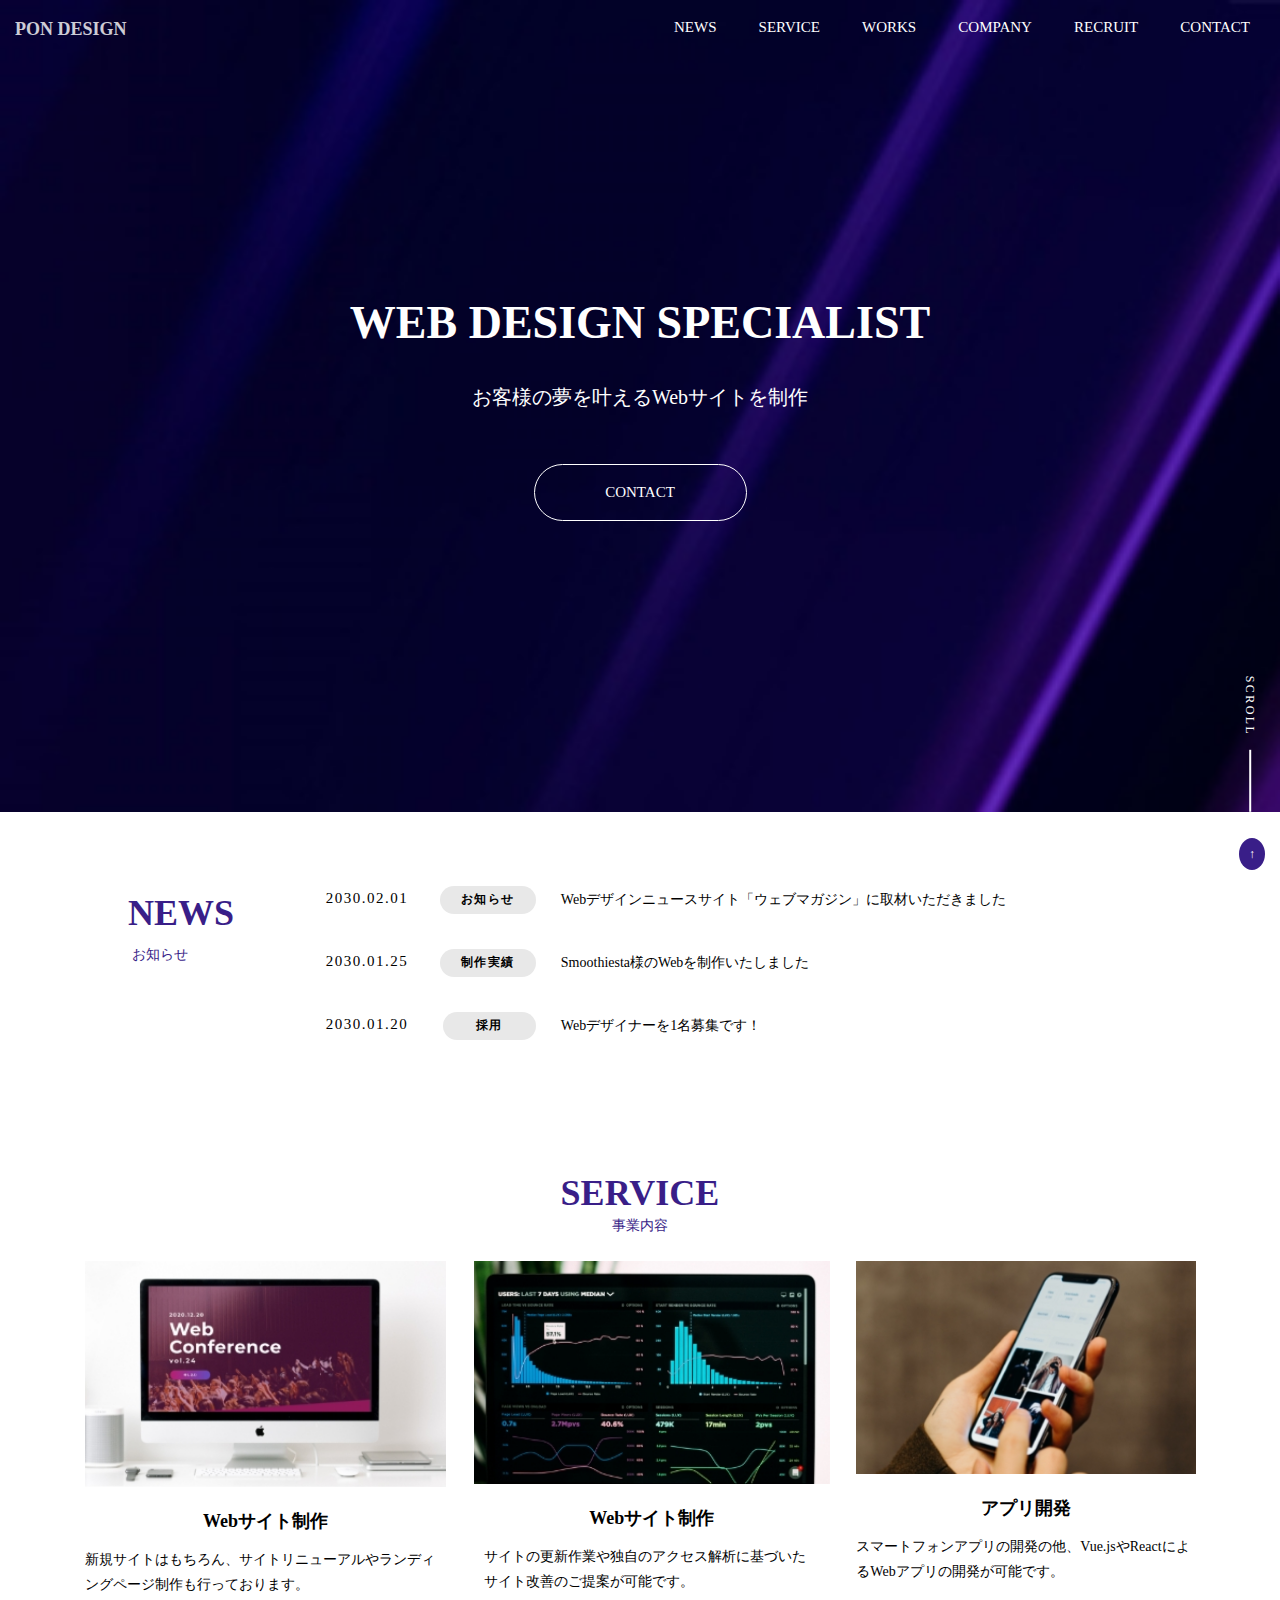
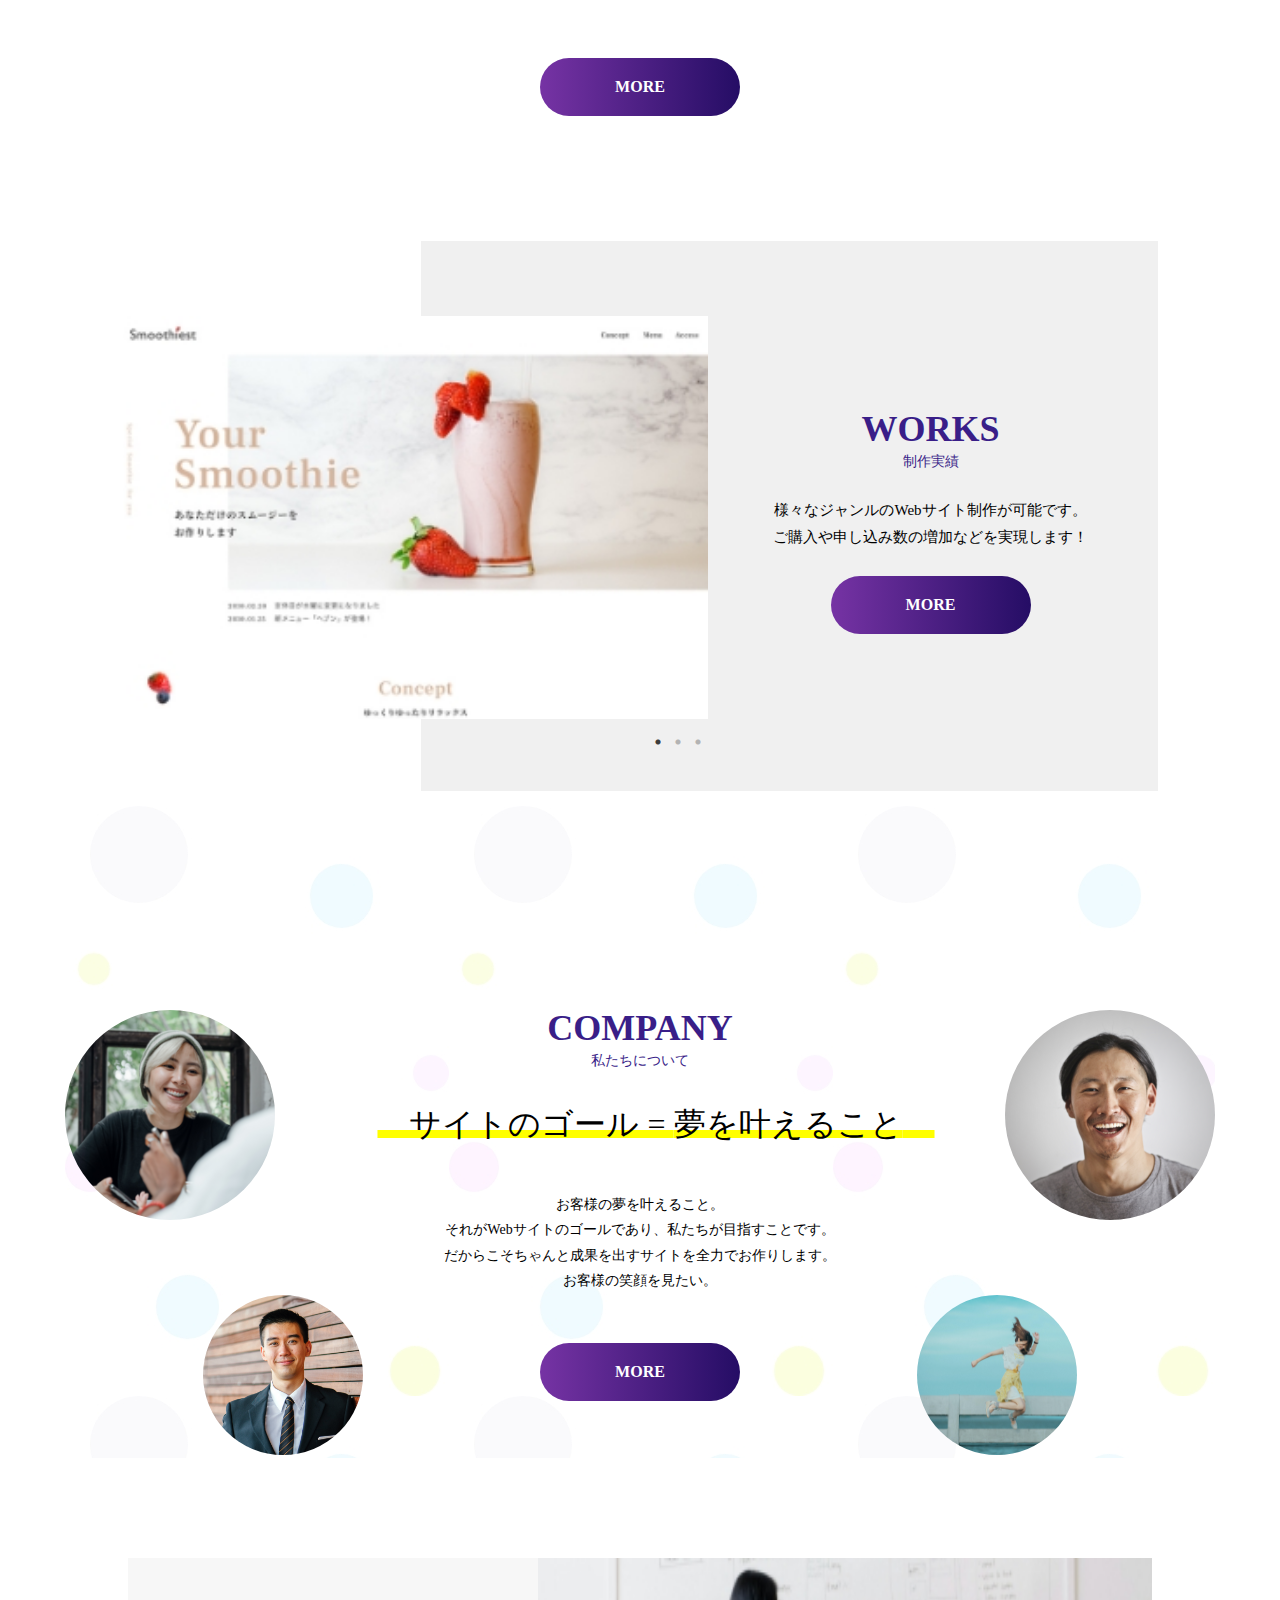
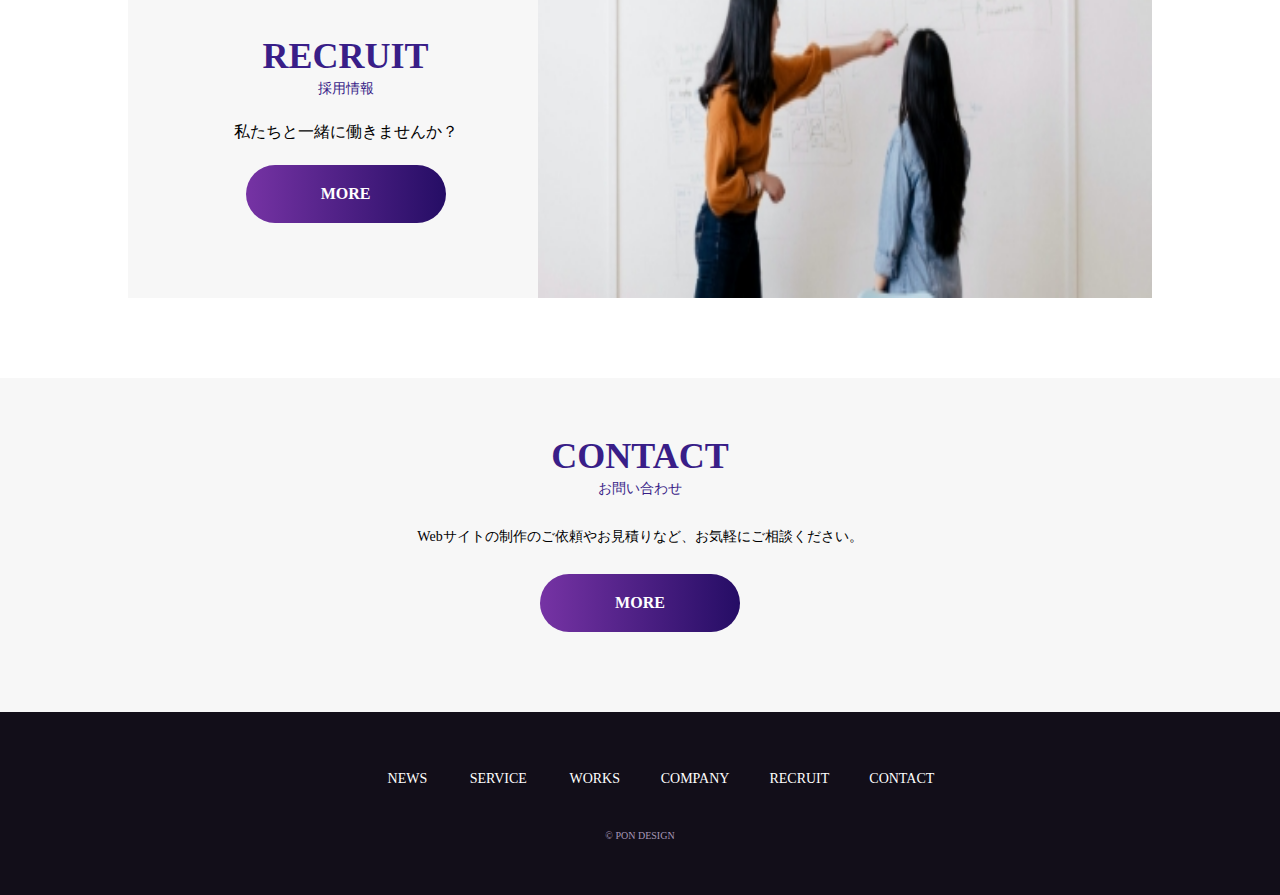
==== top/index.html @ 1206ccd6 "Add files via upload" ====
<!DOCTYPE html>
<html lang="ja">
<head>
    <script src="https://ajax.googleapis.com/ajax/libs/jquery/2.1.4/jquery.min.js"></script>
    <meta charset="UTF-8">
    <meta name="viewport" content="width=device-width, initial-scale=1.0">
    <title>PON DESIGN</title>
    <link rel="stylesheet" href="/top/slick.css">
    <link rel="stylesheet" href="/top/slick-theme.css">
    <link rel="stylesheet" href="/top/stylesheet.css">
    <style>
        /* http://meyerweb.com/eric/tools/css/reset/ 
v2.0 | 20110126
License: none (public domain)
*/

html, body, div, span, applet, object, iframe,
h1, h2, h3, h4, h5, h6, p, blockquote, pre,
a, abbr, acronym, address, big, cite, code,
del, dfn, em, img, ins, kbd, q, s, samp,
small, strike, strong, sub, sup, tt, var,
b, u, i, center,
dl, dt, dd, ol, ul, li,
fieldset, form, label, legend,
table, caption, tbody, tfoot, thead, tr, th, td,
article, aside, canvas, details, embed, 
figure, figcaption, footer, header, hgroup, 
menu, nav, output, ruby, section, summary,
time, mark, audio, video {
    margin: 0;
    padding: 0;
    border: 0;
    font-size: 100%;
    font: inherit;
    vertical-align: baseline;
}
/* HTML5 display-role reset for older browsers */
article, aside, details, figcaption, figure, 
footer, header, hgroup, menu, nav, section {
    display: block;
}
body {
    line-height: 1;
}
ol, ul {
    list-style: none;
}
blockquote, q {
    quotes: none;
}
blockquote:before, blockquote:after,
q:before, q:after {
    content: '';
    content: none;
}
table {
    border-collapse: collapse;
    border-spacing: 0;
}
    </style>
</head>
<body>
    <!-- ヘッダー -->
    <div class="header">
        <img src="/images/SP-TOP/backimg-menu.png" alt="" class="header-img-active">
        <a href="/top/index.html" class="header-top">PON DESIGN</a>
        <!-- ハンバーガーメニュー -->
        <header class="header-menu">
            <!-- ハンバーガーメニュー部分 -->
            <div class="drawer">
              <!-- ハンバーガーメニューの表示・非表示を切り替えるチェックボックス -->
              <input type="checkbox" id="drawer-check" class="drawer-hidden" >
          
              <!-- ハンバーガーアイコン -->
              <label for="drawer-check" class="drawer-open"><span></span></label>
          
              <!-- メニュー(SP) -->
              <nav class="drawer-content">
                <ul class="drawer-list">
                  <li class="drawer-item">
                    <a href="/news/news.html">NEWS</a>
                  </li>
                  <li class="drawer-item">
                    <a href="/service/service.html">SERVICE</a>
                  </li>
                  <li class="drawer-item">
                    <a href="/works/works.html">WORKS</a>
                  </li>
                  <li class="drawer-item">
                    <a href="/company/company.html">COMPANY</a>
                  </li>
                  <li class="drawer-item">
                    <a href="/recruit/recruit.html">RECRUIT</a>
                  </li>
                  <li class="drawer-item">
                    <a href="/contact/contact.html">CONTACT</a>
                  </li>
                </ul>
              </nav>
            </div>
        </header>
    
        <!-- メニュー(PC) -->
        <header class="header-nav">
            <nav>
                <ul class="nav-list">
                    <li class="nav-item">
                    <a href="/news/news.html">NEWS</a>
                    </li>
                    <li class="nav-item">
                    <a href="/service/service.html">SERVICE</a>
                    </li>
                    <li class="nav-item">
                    <a href="/works/works.html">WORKS</a>
                    </li>
                    <li class="nav-item">
                    <a href="/company/company.html">COMPANY</a>
                    </li>
                    <li class="nav-item">
                    <a href="/recruit/recruit.html">RECRUIT</a>
                    </li>
                    <li class="nav-item">
                    <a href="/contact/contact.html">CONTACT</a>
                    </li>
                </ul>
            </nav>
        </header>

        <!-- トップセクション -->
        <div class="title">
                <h1 class="title-tx">WEB DESIGN SPECIALIST</h1>
                <p class="title-lead">お客様の夢を叶えるWebサイトを制作</p>
            <div class="btn-contact">
                <a href="/contact/contact.html">CONTACT</a>
            </div>
            <div class="scroll">
                SCROLL
                <div class="border">
                    <!-- borderの擬似要素 -->
                </div>
            </div>
        </div>
    </div>

    <!-- NEWS -->
    <div class="news-section">
        <div class="news-container1">
            <div class="heading">
                <h2 class="heading-title">NEWS</h2>
                <p class="heading-lead">お知らせ</p>
            </div>
        </div>
        
        <div class="news-container2">
            <dl class="item-list">
                <dt class="item-time"><time>2030.02.01</time>
                    <p class="item-deta">お知らせ</p>
                </dt>
                <dd class="item-note">Webデザインニュースサイト「ウェブマガジン」に取材いただきました</dd>
            </dl>
            <dl class="item-list">
                <dt class="item-time"><time>2030.01.25</time>
                    <p class="item-deta">制作実績</p>
                </dt>
                <dd class="item-note">Smoothiesta様のWebを制作いたしました</dd>
            </dl>
            <dl class="item-list">
                <dt class="item-time"><time>2030.01.20</time>
                    <p class="item-deta"><span>採用</span></p>
                </dt>
                <dd class="item-note">Webデザイナーを1名募集です！</dd>
            </dl>
        </div>
        </div>


    <!-- SERVICE -->
    <div class="service-section">
        <div class="service-container1">
            <div class="heading">
                <h2 class="heading-title">SERVICE</h2>
                <p class="heading-lead">事業内容</p>
            </div>
        </div>
        <div class="service-container2">
            <div class="service-section">
                <img src="/images/SP-TOP/service1@2x.jpg" alt="" class="service1">
                <h3 class="heading-tx">Webサイト制作</h3>
                <p>新規サイトはもちろん、サイトリニューアルやランディングページ制作も行っております。</p>
            </div>
            <div class="service-section">
                <img src="/images/SP-TOP/service2@2x.jpg" alt="" class="service2">
                <h3 class="heading-tx">Webサイト制作</h3>
                <p>サイトの更新作業や独自のアクセス解析に基づいたサイト改善のご提案が可能です。</p>
            </div>
            <div class="service-section">
                <img src="/images/SP-TOP/service3@2x.jpg" alt="" class="service3">
                <h3 class="heading-tx">アプリ開発</h3>
                <p>スマートフォンアプリの開発の他、Vue.jsやReactによるWebアプリの開発が可能です。</p>
            </div>
        </div>
        <a href="/service/service.html" class="service-more">MORE</a>
    </div>

    <!-- スライダー -->
    <div class="works-section">
        <div class="works-container1">
            <ul class="slider">
                <li><img src="/images/SP-TOP/smoothiesta@2x.jpg" alt="" class="img-slide"></li>
                <li><img src="/images/SP-TOP/smoothiesta@2x.jpg" alt="" class="img-slide"></li>
                <li><img src="/images/SP-TOP/smoothiesta@2x.jpg" alt="" class="img-slide"></li>
            </ul>    
        </div>

        <!-- WORKS -->
        <div class="works-container2">
            <div class="heading">
                <h2 class="heading-title">WORKS</h2>
                <p class="heading-lead">制作実績</p>
                <p class="heading-note">様々なジャンルのWebサイト制作が可能です。<br>ご購入や申し込み数の増加などを実現します！</p>
                <a href="/works/works.html" class="works-more">MORE</a>
            </div>
        </div>
    </div>

    <!-- COMPANY -->
    <div class="company-section">
        <div class="company-container1">
            <div class="company-img">
                <img class="company-img1" src="/images/PC-TOP/pexels-ketut-subiyanto-4350225@2x.png" alt="">
            </div>
                <img class="company-img2" src="/images/PC-TOP/pexels-mentatdgt-937481@2x.png" alt="">
        </div>
        <div class="company-container2">
            <div class="heading">
                    <h2 class="heading-title">COMPANY</h2>
                    <p class="heading-lead">私たちについて</p>

                <div class="catch-copy">
                　サイトのゴール = <span class="br-sp">　</span><span class="br-sp"><br></span><span class="br-sp">　</span>夢を叶えること　
                </div>

                <p class="heading-note">
                    お客様の夢を叶えること。<span class="br"><br></span>
                    それがWebサイトのゴールであり、<span class="br-sp"><br></span>私たちが目指すことです。<span class="br"><br></span>
                    だからこそちゃんと成果を出すサイトを<span class="br-sp"><br></span>全力でお作りします。<span class="br"><br></span>
                    お客様の笑顔を見たい。<span class="br"><br></span>
                    <span class="br-sp">夢を実現する手助けをさせてください。</span>
                </p>
                <a href="/company/company.html" class="company-more">MORE</a>
            </div>
        </div>
        <div class="company-container3">
            <div class="company-img">
                <img class="company-img3" src="/images/PC-TOP/pexels-andrea-piacquadio-3761521@2x.png" alt="">
            </div>
            <img class="company-img4" src="/images/PC-TOP/pexels-quang-anh-ha-nguyen-884977@2x.png" alt="">
        </div>
    </div>


    <!-- RECRUIT -->
    <div class="recruit-section">
        <img src="/images/SP-TOP/you-x-ventures-X8H8vPcelPk-unsplash@2x.jpg" alt="" class="img">
        <div class="heading">
            <h2 class="heading-title">RECRUIT</h2>
            <p class="heading-lead">採用情報</p>
            <p class="heading-note">私たちと一緒に働きませんか？</p>
            <a href="/recruit/recruit.html" class="recruit-more">MORE</a>
        </div>
    </div>

    <!-- CONTACT -->
    <div class="contact-section">
        <div class="heading">
            <h2 class="heading-title">CONTACT</h2>
            <p class="heading-lead">お問い合わせ</p>
            <p class="heading-note">Webサイトの制作のご依頼やお見積りなど、<span class="br-sp"><br></span>お気軽にご相談ください。</p>
            <a href="/contact/contact.html" class="contact-more">MORE</a>
        </div>
    </div>
    
    <footer class="footer">
        <div class="footer-section">
            <ul class="footer-list1">
                <li class="footer-item"><span class="br-sp">HOME</span></li>
                <li class="footer-item">NEWS</li>
                <li class="footer-item">SERVICE</li>
                <li class="footer-item">WORKS</li>
            </ul>
            <ul class="footer-list2">
                <li class="footer-item">COMPANY</li>
                <li class="footer-item">RECRUIT</li>
                <li class="footer-item">CONTACT</li>
            </ul>
        </div>

        <small>© PON DESIGN</small>
    </footer>

    <p class="pagetop"><a href="#wrap">↑</a></p>

    <script src="/top/script.js"></script>
    <script src="https://ajax.googleapis.com/ajax/libs/jquery/3.3.1/jquery.min.js"></script>
    <script src="/top/slick.min.js"></script>
</body>
</html>
---- top/stylesheet.css ----
@charset "UTF-8";
.header-nav {
  display: none;
}

.header {
  background-image: url("/images/SP-TOP/hero@2x.jpg");
  background-size: cover;
  height: 812px;
}

.header .header-top {
  color: white;
  display: block;
  width: 130px;
  font-size: 18px;
  font-weight: bold;
  padding: 20px 0 0 15px;
  text-decoration: none;
}

.header .header-top:hover {
  opacity: 0.8;
}

.header .header-active {
  display: none;
}

.header .header-img-active {
  display: none;
}

.header .header-menu {
  display: -webkit-box;
  display: -ms-flexbox;
  display: flex;
  -webkit-box-pack: justify;
      -ms-flex-pack: justify;
          justify-content: space-between;
  -webkit-box-align: center;
      -ms-flex-align: center;
          align-items: center;
  padding: 0 20px;
  background: #fff;
}

.header .drawer {
  /* ハンバーガーアイコンの設置スペース */
  /* ハンバーガーメニューのアイコン */
  /* 三本線のうち一番上の棒の位置調整 */
  /* 三本線のうち一番下の棒の位置調整 */
  /* アイコンがクリックされたら真ん中の線を透明にする */
  /* アイコンがクリックされたらアイコンが×印になように上下の線を回転 */
  /* メニューのデザイン*/
  /* アイコンがクリックされたらメニューを表示 */
}

.header .drawer .drawer-hidden {
  display: none;
}

.header .drawer .drawer-open {
  display: -webkit-box;
  display: -ms-flexbox;
  display: flex;
  height: 60px;
  width: 60px;
  -webkit-box-pack: center;
      -ms-flex-pack: center;
          justify-content: center;
  -webkit-box-align: center;
      -ms-flex-align: center;
          align-items: center;
  position: absolute;
  top: 0px;
  right: 20px;
  z-index: 100;
  /* 重なり順を一番上に */
  cursor: pointer;
}

.header .drawer .drawer-open span,
.header .drawer .drawer-open span:before,
.header .drawer .drawer-open span:after {
  content: '';
  display: block;
  height: 2px;
  width: 30px;
  border-radius: 3px;
  background: white;
  -webkit-transition: 0.5s;
  transition: 0.5s;
  position: absolute;
}

@media (min-width: 1025px) {
  .header .drawer .drawer-content {
    display: none;
  }
  .header .drawer .drawer-open {
    display: none;
  }
}

.header .drawer .drawer-open span:before {
  bottom: 8px;
}

.header .drawer .drawer-open span:after {
  top: 8px;
}

.header .drawer #drawer-check:checked ~ .drawer-open span {
  background: rgba(255, 255, 255, 0);
}

.header .drawer #drawer-check:checked ~ .drawer-open span::before {
  bottom: 0;
  -webkit-transform: rotate(45deg);
          transform: rotate(45deg);
}

.header .drawer #drawer-check:checked ~ .drawer-open span::after {
  top: 0;
  -webkit-transform: rotate(-45deg);
          transform: rotate(-45deg);
}

.header .drawer .drawer-content {
  width: 72.47%;
  position: fixed;
  top: 0;
  left: 100%;
  /* メニューを画面の外に飛ばす */
  z-index: 99;
  -webkit-transition: .5s;
  transition: .5s;
  height: 812px;
  background-image: url(/images/SP-TOP/backimg-menu@2x.png);
  background-size: 120%;
}

.header .drawer .drawer-content .drawer-list {
  width: 100%;
  position: absolute;
  top: 30%;
  line-height: 2.5em;
  text-align: center;
}

.header .drawer .drawer-content .drawer-item:hover {
  text-decoration: underline;
}

.header .drawer .drawer-content a {
  text-decoration: none;
  color: white;
  font-weight: bold;
  font-size: 14px;
}

.header .drawer #drawer-check:checked ~ .drawer-content {
  left: 0;
  /* メニューを画面に入れる */
}

.title {
  max-width: 290px;
  width: 80%;
  height: 600px;
  margin: 0 auto;
}

.title .title-tx {
  font-size: 46px;
  color: white;
  line-height: 1.5em;
  font-weight: bold;
  padding: 175px 0 20px 0;
}

.title .title-lead {
  font-size: 16px;
  line-height: 2em;
  margin-bottom: 47px;
  max-width: 150px;
  color: white;
}

.title .btn-contact {
  max-width: 71px;
  color: white;
  font-size: 15px;
  border: solid 1px white;
  border-radius: 2em;
  padding: 20px 70px;
}

.title .btn-contact a {
  text-decoration: none;
  color: white;
}

.title .btn-contact:hover {
  opacity: 0.8;
}

.title .scroll {
  font-size: 12px;
  color: white;
  position: absolute;
  top: 700px;
  right: 0;
  -webkit-transform: rotate(90deg);
          transform: rotate(90deg);
  letter-spacing: 0.2em;
}

.title .border {
  width: 60px;
  border: solid 1px white;
  position: absolute;
  top: 5px;
  bottom: 30px;
  left: 74px;
}

.heading {
  text-align: center;
}

.heading .heading-title {
  font-size: 30px;
  color: #391E88;
  padding-top: 40px;
  font-weight: bold;
}

.heading .heading-lead {
  color: #391E88;
  font-size: 13px;
  margin: 8px 0 28px 0;
}

.item-list {
  width: 90%;
  margin: 0 auto;
  padding-bottom: 35px;
}

.item-list .item-time {
  width: 210px;
  display: -webkit-box;
  display: -ms-flexbox;
  display: flex;
  -webkit-box-pack: justify;
      -ms-flex-pack: justify;
          justify-content: space-between;
  font-size: 15px;
  letter-spacing: 1.5px;
}

.item-list .item-time span {
  padding: 0 12px;
}

.item-list .item-deta {
  font-size: 11px;
  background-color: #E8E8E8;
  padding: 4px 21px;
  border-radius: 10em;
}

.item-list .item-note {
  font-size: 14px;
  line-height: 2em;
}

.service-section {
  text-align: center;
}

.service-section .service-container2 .service1, .service-section .service-container2 .service2, .service-section .service-container2 .service3 {
  width: 90%;
}

.service-section .service-container2 .heading-tx {
  font-size: 18px;
  font-weight: bold;
  margin: 15px 0 10px 0;
}

.service-section .service-container2 p {
  margin: 0 auto;
  width: 90%;
  font-size: 14px;
  text-align: start;
  line-height: 1.5em;
  padding-bottom: 60px;
}

.service-section .service-more {
  display: none;
}

.slider {
  padding-top: 60px;
  margin: 0 auto;
  z-index: 50;
}

.slider .img-slide {
  width: 90%;
  margin: 0 auto;
  position: relative;
}

.slider .slick-dots {
  position: absolute;
  right: -38%;
}

.slider li {
  margin: 0;
}

.slider .slick-prev, .slider .slick-prev:before, .slider .slick-next:before {
  display: none;
}

.works-container2 {
  background-color: #F0F0F0;
  height: 430px;
  position: relative;
  top: -130px;
  margin-bottom: -130px;
}

.works-container2 .heading {
  padding-top: 116px;
}

.works-container2 .heading-note {
  font-size: 14px;
  line-height: 1.8em;
}

.works-container2 .works-more {
  text-decoration: none;
  color: white;
  background: -webkit-gradient(linear, left top, right top, from(#7633A4), to(#250D65));
  background: linear-gradient(to right, #7633A4, #250D65);
  padding: 21px 75px;
  border-radius: 10em;
  font-weight: bold;
  display: block;
  width: 50px;
  margin: 25px auto;
}

.works-container2 .works-more:hover {
  opacity: 0.9;
}

.works-container2 .works-more:active {
  position: relative;
  top: 3px;
}

.company-section {
  background-image: url(/images/SP-TOP/cirlcles@2x.jpg);
}

.company-section .company-container1 {
  display: none;
}

.company-section .company-container3 {
  display: none;
}

.company-section .heading-title {
  margin-top: 40px;
}

.company-section .catch-copy {
  font-size: 32px;
  line-height: 1.8em;
  -webkit-text-decoration: underline 8px;
          text-decoration: underline 8px;
  text-underline-offset: -5px;
  -webkit-text-decoration-color: yellow;
          text-decoration-color: yellow;
}

.company-section .heading-note {
  margin: 39px auto 0 auto;
  font-size: 14px;
  line-height: 1.8em;
  max-width: 265px;
}

.company-section .company-more {
  text-decoration: none;
  color: white;
  background: -webkit-gradient(linear, left top, right top, from(#7633A4), to(#250D65));
  background: linear-gradient(to right, #7633A4, #250D65);
  padding: 21px 75px;
  border-radius: 10em;
  font-weight: bold;
  display: block;
  width: 50px;
  margin: 25px auto;
}

.company-section .company-more:hover {
  opacity: 0.9;
}

.company-section .company-more:active {
  position: relative;
  top: 3px;
}

.recruit-section {
  background-color: #F7F7F7;
  margin: 100px 0 80px 0;
  padding-bottom: 50px;
}

.recruit-section .img {
  width: 100%;
}

.recruit-section .heading-title {
  padding-top: 60px;
}

.recruit-section .recruit-more {
  text-decoration: none;
  color: white;
  background: -webkit-gradient(linear, left top, right top, from(#7633A4), to(#250D65));
  background: linear-gradient(to right, #7633A4, #250D65);
  padding: 21px 75px;
  border-radius: 10em;
  font-weight: bold;
  display: block;
  width: 50px;
  margin: 25px auto;
}

.recruit-section .recruit-more:hover {
  opacity: 0.9;
}

.recruit-section .recruit-more:active {
  position: relative;
  top: 3px;
}

.contact-section {
  background-color: #F7F7F7;
  height: 334px;
}

.contact-section .heading-title {
  padding-top: 60px;
}

.contact-section .heading-note {
  font-size: 14px;
  line-height: 1.8em;
}

.contact-section .contact-more {
  text-decoration: none;
  color: white;
  background: -webkit-gradient(linear, left top, right top, from(#7633A4), to(#250D65));
  background: linear-gradient(to right, #7633A4, #250D65);
  padding: 21px 75px;
  border-radius: 10em;
  font-weight: bold;
  display: block;
  width: 50px;
  margin: 25px auto;
}

.contact-section .contact-more:hover {
  opacity: 0.9;
}

.contact-section .contact-more:active {
  position: relative;
  top: 3px;
}

.footer {
  background-color: #120E19;
  height: 183px;
  text-align: center;
}

.footer .footer-list1 {
  font-size: 12px;
  color: white;
  display: -webkit-box;
  display: -ms-flexbox;
  display: flex;
  -webkit-box-pack: justify;
      -ms-flex-pack: justify;
          justify-content: space-between;
  width: 80%;
  margin: 0 auto;
  padding: 60px 0 20px 0;
}

.footer .footer-item:hover {
  text-decoration: underline;
}

.footer .footer-list2 {
  font-size: 12px;
  color: white;
  display: -webkit-box;
  display: -ms-flexbox;
  display: flex;
  -webkit-box-pack: justify;
      -ms-flex-pack: justify;
          justify-content: space-between;
  width: 80%;
  margin: 0 auto;
  padding-bottom: 40px;
}

.footer small {
  color: #A798B7;
  font-size: 10px;
}

@media (min-width: 1150px) {
  .header-nav {
    display: block;
  }
  .header-nav .nav-list {
    width: 45%;
    display: -webkit-box;
    display: -ms-flexbox;
    display: flex;
    -webkit-box-pack: justify;
        -ms-flex-pack: justify;
            justify-content: space-between;
    position: absolute;
    font-size: 15px;
    top: 20px;
    right: 30px;
  }
  .header-nav .nav-item:hover {
    border-bottom: 1px solid white;
    padding-bottom: 5px;
  }
  .header-nav a {
    text-decoration: none;
    color: white;
  }
  .title {
    max-width: 952px;
    text-align: center;
  }
  .title .title-tx {
    padding-top: 250px;
  }
  .title .title-lead {
    max-width: 400px;
    margin: 0 auto 47px auto;
    font-size: 20px;
  }
  .btn-contact {
    margin: 0 auto;
  }
}

@media (min-width: 1150px) {
  .news-section {
    display: -webkit-box;
    display: -ms-flexbox;
    display: flex;
    max-width: 1150px;
    width: 80%;
    margin: 0 auto;
    padding-top: 74px;
  }
  .news-section .news-container1 .heading h2 {
    font-size: 36px;
  }
  .news-section .news-container1 .heading p {
    font-size: 14px;
  }
  .news-section .news-container2 {
    width: 90%;
  }
  .news-section .item-time {
    line-height: 1.6em;
    margin-right: 5px;
  }
  .news-section .item-list {
    display: -webkit-box;
    display: -ms-flexbox;
    display: flex;
    margin-right: 0;
  }
  .news-section .item-deta {
    font-size: 12px;
    font-weight: bold;
    line-height: 1.5em;
  }
  .news-section .item-note {
    margin-left: 20px;
  }
  .news-section .heading-title {
    padding-top: 0;
    line-height: 1.5em;
  }
  .news-section .heading-lead {
    text-align: start;
    margin-left: 4px;
  }
}

@media (min-width: 1150px) {
  .service-section {
    max-width: 1150px;
    margin: 0 auto;
  }
  .service-section .service-container1 .heading .heading-title {
    padding-top: 100px;
    font-size: 36px;
  }
  .service-section .service-container1 .heading .heading-lead {
    font-size: 14px;
  }
  .service-section .service-container2 {
    display: -webkit-box;
    display: -ms-flexbox;
    display: flex;
  }
  .service-section .service-container2 .service-section p {
    line-height: 1.8em;
  }
  .service-section .service-container2 .service2 {
    width: 356px;
    height: 223px;
  }
  .service-section .service-container2 .heading-tx {
    margin: 22px 0 17px 0;
  }
  .service-section .service-more {
    display: block;
    text-decoration: none;
    color: white;
    background: -webkit-gradient(linear, left top, right top, from(#7633A4), to(#250D65));
    background: linear-gradient(to right, #7633A4, #250D65);
    padding: 21px 75px;
    border-radius: 10em;
    font-weight: bold;
    display: block;
    width: 50px;
    margin: 25px auto;
    margin-top: 0;
  }
  .service-section .service-more:hover {
    opacity: 0.9;
  }
  .service-section .service-more:active {
    position: relative;
    top: 3px;
  }
}

@media (min-width: 1150px) {
  .works-section {
    display: -webkit-box;
    display: -ms-flexbox;
    display: flex;
    max-width: 1035px;
    width: 90%;
    height: 550px;
    margin: 140px auto 0 auto;
    position: relative;
  }
  .works-section .works-container1 {
    width: 100%;
  }
  .works-section .slider {
    max-width: 650px;
    max-height: 410px;
    width: 100%;
    float: left;
  }
  .works-section .slider .img-slide {
    margin: 0;
  }
  .works-section .slider .slick-dots {
    position: relative;
    top: 10px;
    left: 230px;
  }
  .works-section .works-container2 {
    max-width: 737px;
    max-height: 550px;
    width: 100%;
    height: 100%;
    position: absolute;
    top: -15px;
    right: 0;
  }
  .works-section .works-container2 .heading {
    width: 320px;
    padding: 130px 0 0 350px;
  }
  .works-section .works-container2 .heading-title {
    font-size: 36px;
  }
  .works-section .works-container2 .heading-lead {
    font-size: 14px;
  }
  .works-section .works-container2 .heading-note {
    font-size: 15px;
  }
}

@media (min-width: 1150px) {
  .company-section {
    max-width: 1150px;
    display: -webkit-box;
    display: -ms-flexbox;
    display: flex;
    padding-top: 204px;
    margin: 0 auto;
  }
  .company-section .company-container1 {
    display: block;
    width: 300px;
    margin: 0 auto;
    line-height: 10em;
  }
  .company-section .company-img2, .company-section .company-img3 {
    float: right;
  }
  .company-section .company-container2 .catch-copy .br-sp {
    display: none;
  }
  .company-section .company-container2 .heading-note {
    max-width: 400px;
    margin-bottom: 50px;
  }
  .company-section .company-container2 .heading-note .br-sp {
    display: none;
  }
  .company-section .company-container3 {
    display: block;
    margin: 0 auto;
    width: 300px;
  }
  .company-section .company-img3 {
    margin-bottom: 75px;
  }
  .company-section .heading-title {
    margin-top: 0;
    padding-top: 0;
    font-size: 36px;
  }
  .company-section .heading-lead {
    font-size: 14px;
  }
}

@media (min-width: 1150px) {
  .recruit-section {
    max-width: 1150px;
    width: 80%;
    height: 340px;
    margin: 100px auto 80px auto;
    display: -webkit-box;
    display: -ms-flexbox;
    display: flex;
    -webkit-box-orient: horizontal;
    -webkit-box-direction: reverse;
        -ms-flex-direction: row-reverse;
            flex-direction: row-reverse;
    padding-bottom: 0;
  }
  .recruit-section .img {
    width: 60%;
  }
  .recruit-section .heading {
    padding: 20px 80px 0 0;
  }
  .recruit-section .heading .heading-title {
    font-size: 36px;
  }
  .recruit-section .heading .heading-lead {
    font-size: 14px;
  }
}

@media (min-width: 1150px) {
  .contact-section .br-sp {
    display: none;
  }
  .contact-section .heading-title {
    font-size: 36px;
  }
  .contact-section .heading-lead {
    font-size: 14px;
  }
}

@media (min-width: 1150px) {
  .footer-section {
    display: -webkit-box;
    display: -ms-flexbox;
    display: flex;
  }
  .footer-section .footer-list1 {
    font-size: 14px;
    width: 315px;
    margin-right: 0;
  }
  .footer-section .footer-list1 .br-sp {
    display: none;
  }
  .footer-section .footer-list1 .footer-item {
    margin: 0 20px;
  }
  .footer-section .footer-list2 {
    font-size: 14px;
    width: 315px;
    -webkit-box-pack: center;
        -ms-flex-pack: center;
            justify-content: center;
    padding-top: 60px;
    margin-left: 0;
  }
  .footer-section .footer-list2 .footer-item {
    margin: 0 20px;
  }
}

.pagetop a {
  display: none;
}

@media (min-width: 1150px) {
  .pagetop {
    position: fixed;
    bottom: 30px;
    right: 15px;
  }
  .pagetop a {
    display: block;
    background-color: #391E88;
    text-align: center;
    color: white;
    font-size: 12px;
    text-decoration: none;
    padding: 10px 10px;
    border-radius: 50%;
    font-weight: bold;
  }
  .pagetop a:hover {
    opacity: 0.8;
  }
}
/*# sourceMappingURL=stylesheet.css.map */
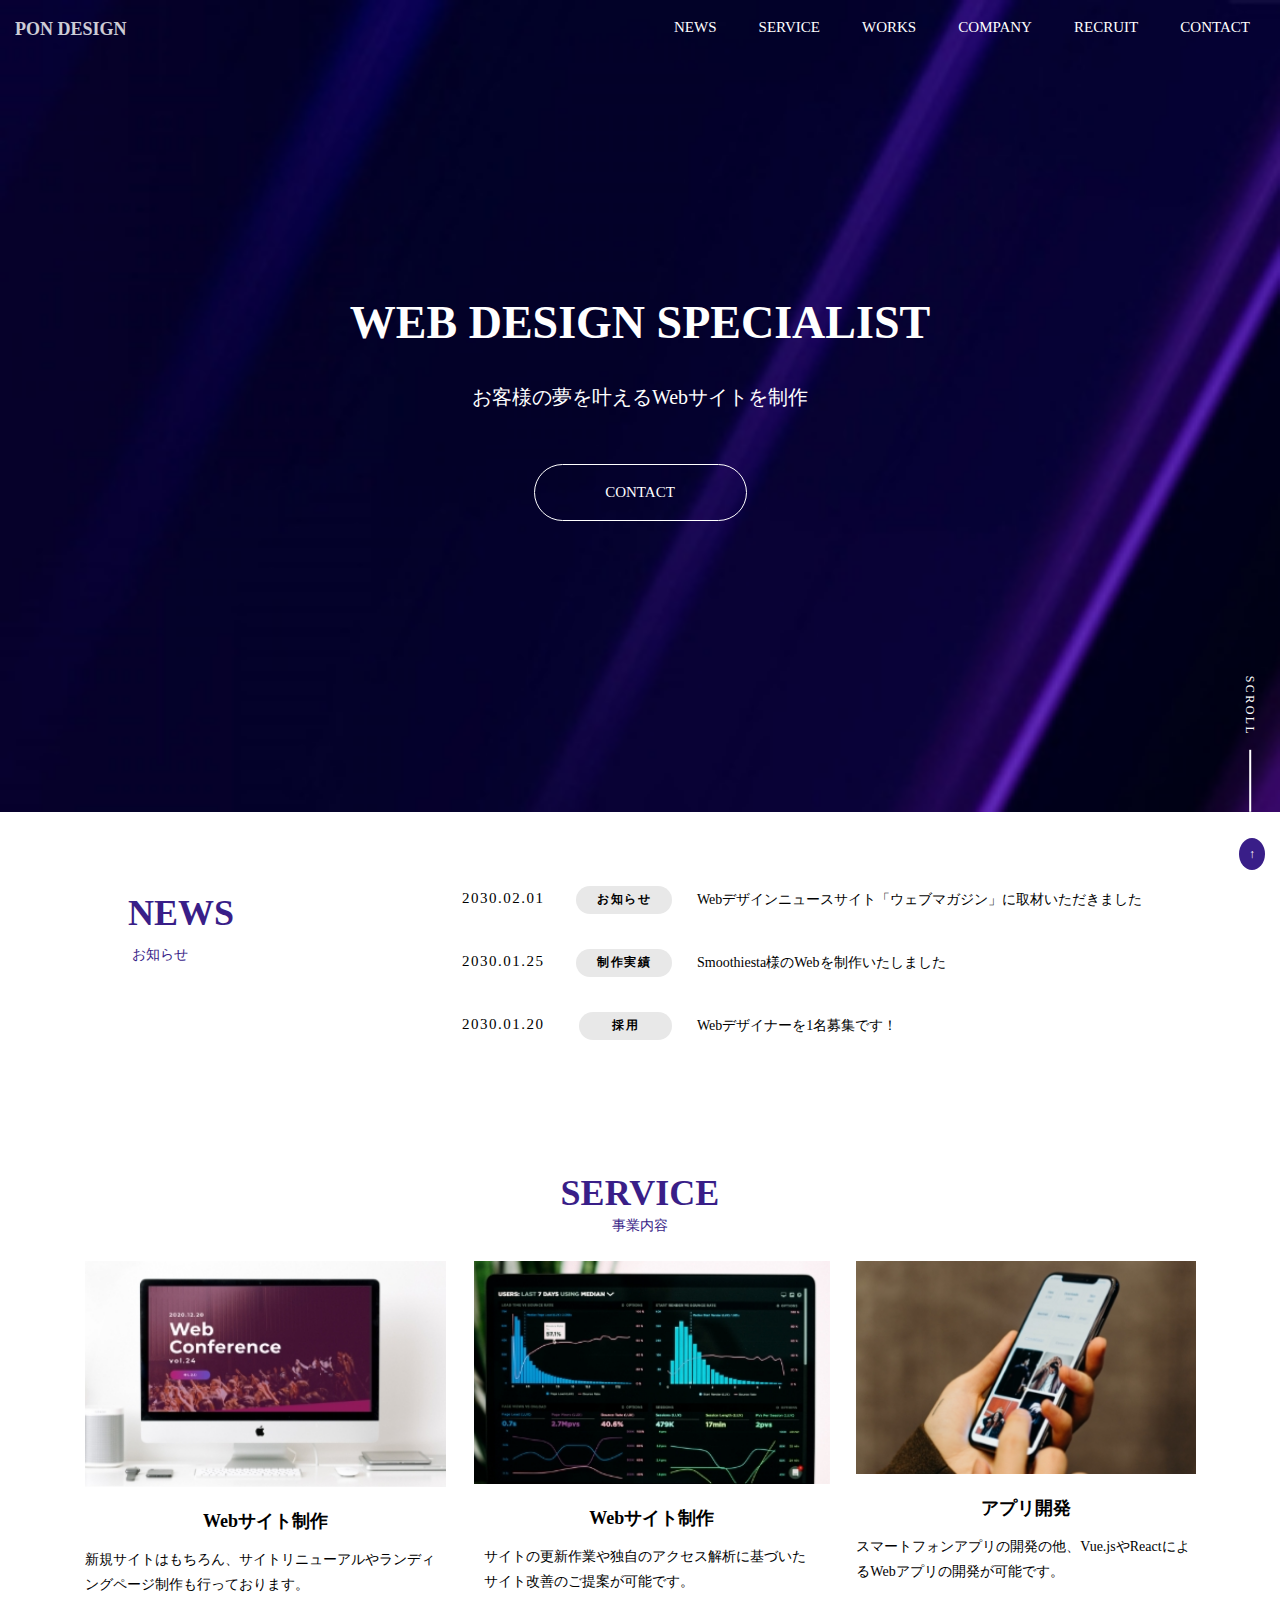
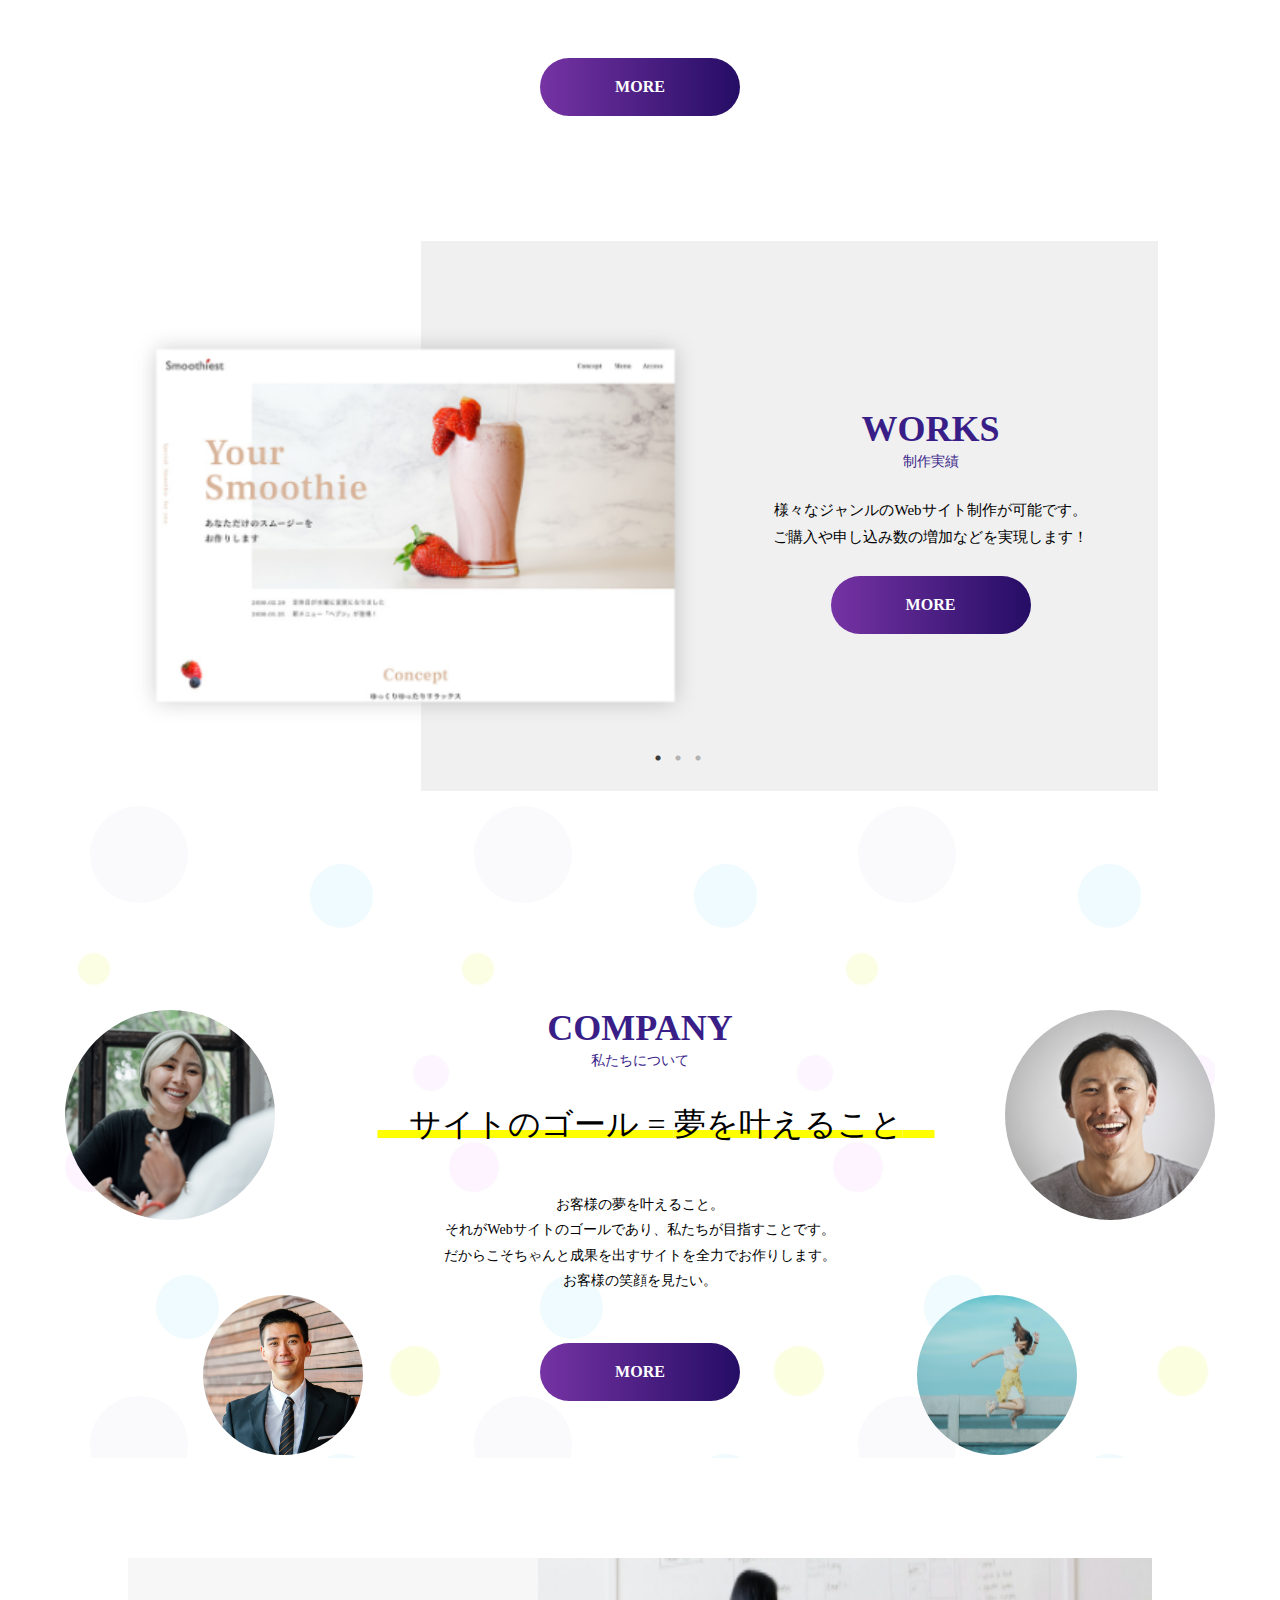
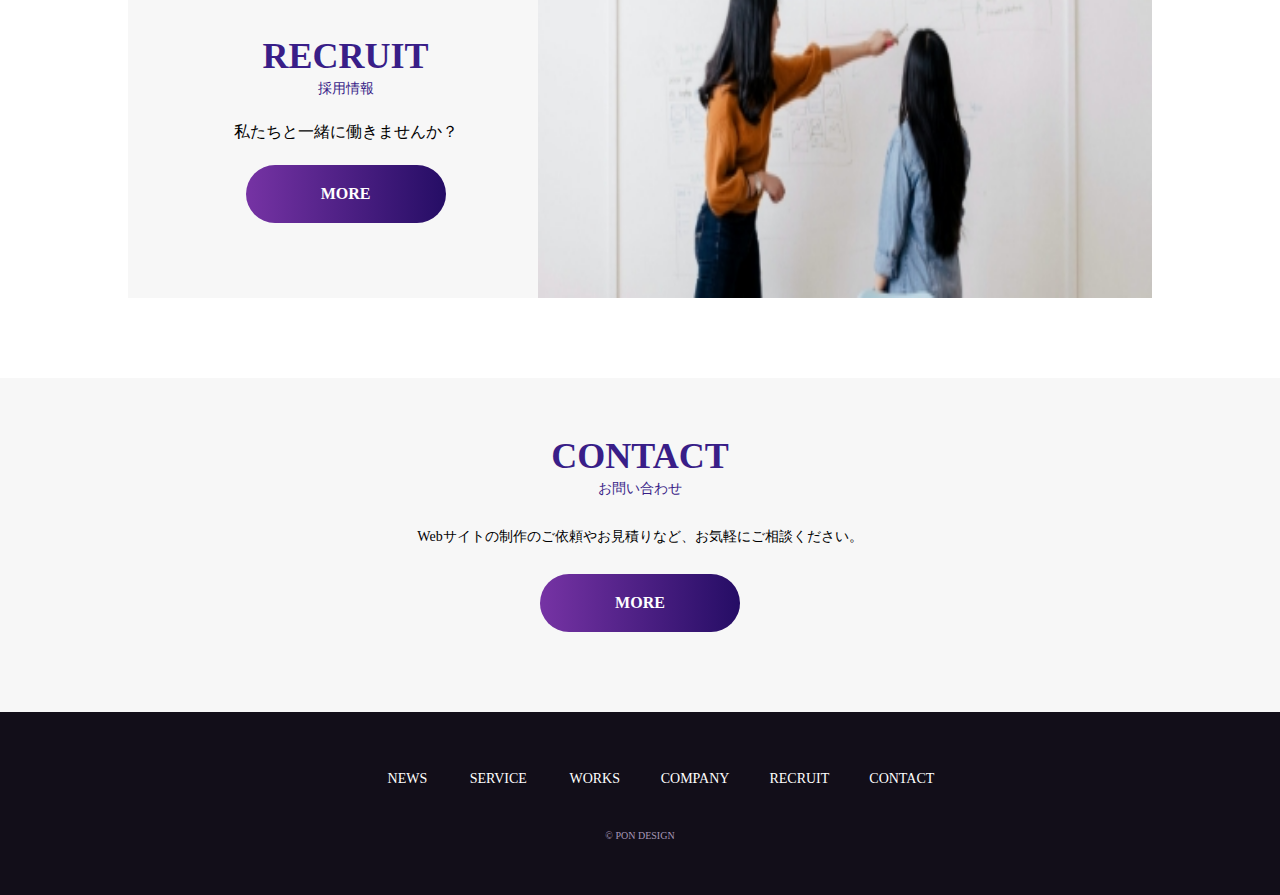
==== commit d4a4001e: "Add files via upload" ====
--- a/top/index.html
+++ b/top/index.html
@@ -171,7 +171,7 @@
                 <dd class="item-note">Webデザイナーを1名募集です！</dd>
             </dl>
         </div>
-        </div>
+    </div>
 
 
     <!-- SERVICE -->
@@ -189,7 +189,7 @@
                 <p>新規サイトはもちろん、サイトリニューアルやランディングページ制作も行っております。</p>
             </div>
             <div class="service-section">
-                <img src="/images/SP-TOP/service2@2x.jpg" alt="" class="service2">
+                <img src="/images/SP-TOP/service2@2x.jpg" alt="" class="service2">                
                 <h3 class="heading-tx">Webサイト制作</h3>
                 <p>サイトの更新作業や独自のアクセス解析に基づいたサイト改善のご提案が可能です。</p>
             </div>
@@ -206,9 +206,9 @@
     <div class="works-section">
         <div class="works-container1">
             <ul class="slider">
-                <li><img src="/images/SP-TOP/smoothiesta@2x.jpg" alt="" class="img-slide"></li>
-                <li><img src="/images/SP-TOP/smoothiesta@2x.jpg" alt="" class="img-slide"></li>
-                <li><img src="/images/SP-TOP/smoothiesta@2x.jpg" alt="" class="img-slide"></li>
+                <li><img src="/images/WORKS/smoothiesta@2x.png" alt="" class="img-slide"></li>
+                <li><img src="/images/WORKS/smoothiesta@2x.png" alt="" class="img-slide"></li>
+                <li><img src="/images/WORKS/smoothiesta@2x.png" alt="" class="img-slide"></li>
             </ul>    
         </div>
 
@@ -222,6 +222,8 @@
             </div>
         </div>
     </div>
+
+
 
     <!-- COMPANY -->
     <div class="company-section">
@@ -280,18 +282,19 @@
         </div>
     </div>
     
+    <!-- FOOTER -->
     <footer class="footer">
         <div class="footer-section">
             <ul class="footer-list1">
-                <li class="footer-item"><span class="br-sp">HOME</span></li>
-                <li class="footer-item">NEWS</li>
-                <li class="footer-item">SERVICE</li>
-                <li class="footer-item">WORKS</li>
+                <li class="footer-item"><a href="/top/index.html"><span class="br-sp">HOME</span></a></li>
+                <li class="footer-item"><a href="/news/news.html">NEWS</a></li>
+                <li class="footer-item"><a href="/service/service.html">SERVICE</a></li>
+                <li class="footer-item"><a href="/works/works.html">WORKS</a></li>
             </ul>
             <ul class="footer-list2">
-                <li class="footer-item">COMPANY</li>
-                <li class="footer-item">RECRUIT</li>
-                <li class="footer-item">CONTACT</li>
+                <li class="footer-item"><a href="/company/company.html">COMPANY</a></li>
+                <li class="footer-item"><a href="/recruit/recruit.html">RECRUIT</li>
+                <li class="footer-item"><a href="/contact/contact.html">CONTACT</a></li>
             </ul>
         </div>
 
--- a/top/stylesheet.css
+++ b/top/stylesheet.css
@@ -128,7 +128,7 @@
 }
 
 .header .drawer .drawer-content {
-  width: 72.47%;
+  width: 100%;
   position: fixed;
   top: 0;
   left: 100%;
@@ -245,6 +245,7 @@
 
 .item-list {
   width: 90%;
+  max-width: 630px;
   margin: 0 auto;
   padding-bottom: 35px;
 }
@@ -279,6 +280,8 @@
 
 .service-section {
   text-align: center;
+  max-width: 630px;
+  margin: 0 auto;
 }
 
 .service-section .service-container2 .service1, .service-section .service-container2 .service2, .service-section .service-container2 .service3 {
@@ -329,7 +332,13 @@
   display: none;
 }
 
-.works-container2 {
+.works-section .works-container1 {
+  max-width: 630px;
+  width: 100%;
+  margin: 0 auto;
+}
+
+.works-section .works-container2 {
   background-color: #F0F0F0;
   height: 430px;
   position: relative;
@@ -337,16 +346,16 @@
   margin-bottom: -130px;
 }
 
-.works-container2 .heading {
+.works-section .works-container2 .heading {
   padding-top: 116px;
 }
 
-.works-container2 .heading-note {
+.works-section .works-container2 .heading-note {
   font-size: 14px;
   line-height: 1.8em;
 }
 
-.works-container2 .works-more {
+.works-section .works-container2 .works-more {
   text-decoration: none;
   color: white;
   background: -webkit-gradient(linear, left top, right top, from(#7633A4), to(#250D65));
@@ -359,11 +368,11 @@
   margin: 25px auto;
 }
 
-.works-container2 .works-more:hover {
+.works-section .works-container2 .works-more:hover {
   opacity: 0.9;
 }
 
-.works-container2 .works-more:active {
+.works-section .works-container2 .works-more:active {
   position: relative;
   top: 3px;
 }
@@ -531,6 +540,11 @@
   width: 80%;
   margin: 0 auto;
   padding-bottom: 40px;
+}
+
+.footer a {
+  text-decoration: none;
+  color: white;
 }
 
 .footer small {
@@ -604,6 +618,7 @@
     margin-right: 5px;
   }
   .news-section .item-list {
+    max-width: 690px;
     display: -webkit-box;
     display: -ms-flexbox;
     display: flex;
@@ -690,6 +705,7 @@
   }
   .works-section .works-container1 {
     width: 100%;
+    max-width: 1300px;
   }
   .works-section .slider {
     max-width: 650px;
